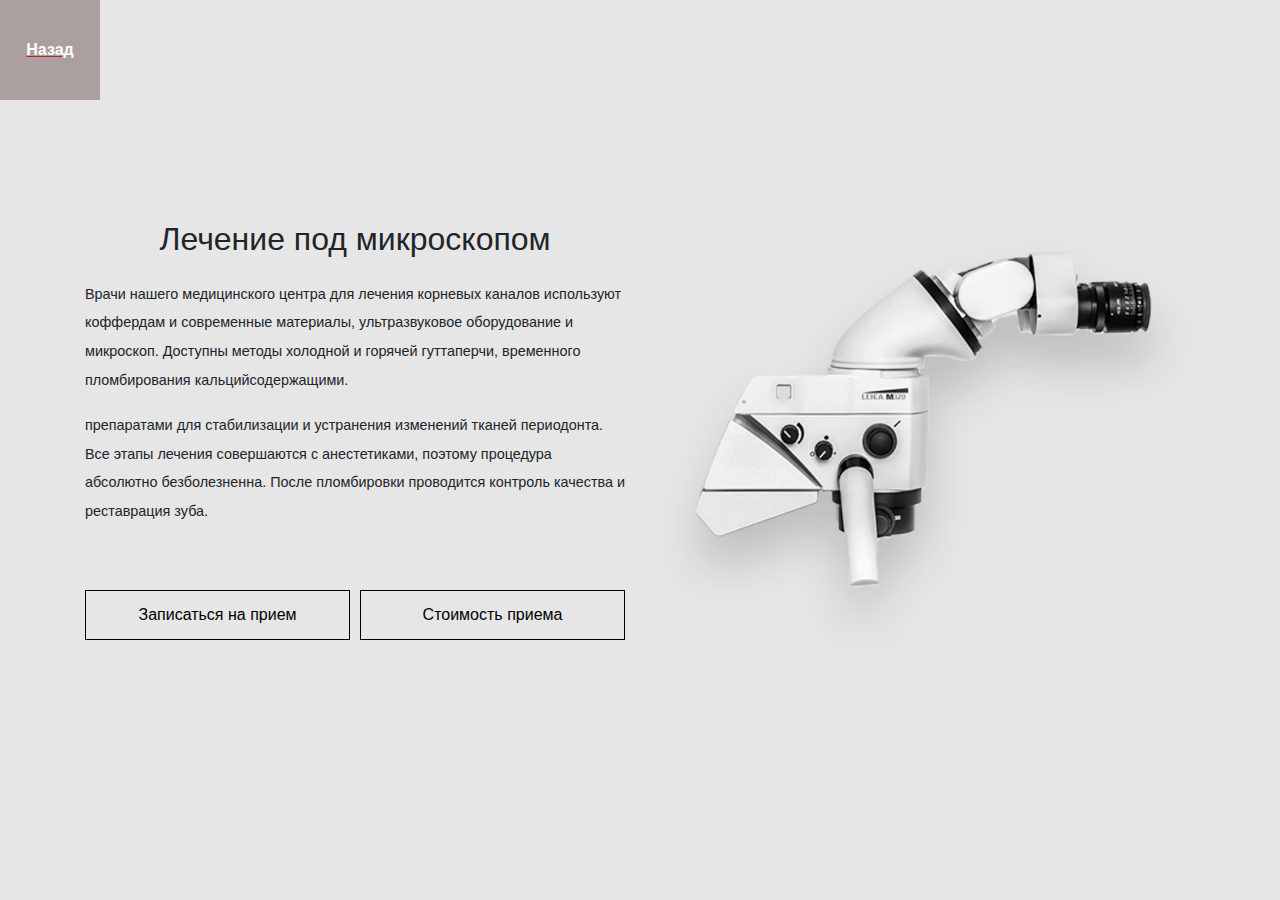
==== details.html @ 5a7a6a2f "upd" ====
<!DOCTYPE html>
<html lang="en">
<head>
  <meta charset="UTF-8">
  <meta name="viewport" content="width=device-width, initial-scale=1.0">
  <meta http-equiv="X-UA-Compatible" content="ie=edge">
  <title>ИнВИТА - Услуги</title>
  <link rel="icon" href="./assets/img/favicon.ico" type="image/x-icon"/>
  <link rel="stylesheet" href="libs/bootstrap/dist/css/bootstrap.min.css">
  <link rel="stylesheet" href="libs/@fortawesome/fontawesome-free/css/all.min.css">
  <link rel="stylesheet" href="assets/css/animate.min.css">
  <link rel="stylesheet" href="assets/css/style.css">


</head>
<body>

<main class="container-fluid">
    <div class="row">
      <a href="index.html">
        <div class="back d-flex align-items-center justify-content-center">Назад</div>
      </a>
    </div>
  
  <div class="container details">
    <div class="row d-flex justify-content-center">
      <div class="col-md-6 col-sm-12 d-flex  flex-column justify-content-center">
        <h1 class="text-center">Лечение под микроскопом</h1>
        <p>
          Врачи нашего медицинского центра для лечения корневых каналов используют коффердам и современные материалы, ультразвуковое
          оборудование и микроскоп. Доступны методы холодной и горячей гуттаперчи, временного пломбирования кальцийсодержащими.
        </p>

        <p>
          препаратами для стабилизации и устранения изменений тканей периодонта. Все этапы лечения совершаются с анестетиками, поэтому
          процедура абсолютно безболезненна. После пломбировки проводится контроль качества и реставрация зуба.
        </p>
        <div class="d-flex flex-column flex-sm-row pt-5">
          <button class="details-btn">Записаться на прием</button>
          <button class="details-btn">Стоимость приема</button>
        </div>
      </div>
      <div class="col-md-6 col-sm-12 d-flex justify-content-center pt-5">
        <img src="./assets/img/microscope-big.png" alt="microscope" class="category__img-big">
      </div>
    </div>
  </div>


</main>


<script src="libs/jquery/dist/jquery.min.js"></script>
<script src="libs/popper.js/dist/umd/popper.min.js"></script>
<script src="libs/bootstrap/dist/js/bootstrap.min.js"></script>
<script src="assets/js/main.js"></script>
<script src="assets/js/wow.js"></script>
<script>

  wow = new WOW( {
            boxClass:     'wow',
            animateClass: 'animated',
            offset:       50,
            live:         true,
          }
  );

  wow.init();

</script>
</body>
</html>
---- assets/css/style.css ----
/*! normalize-scss | MIT/GPLv2 License | bit.ly/normalize-scss */
/* Document
       ========================================================================== */
/**
     * 1. Correct the line height in all browsers.
     * 2. Prevent adjustments of font size after orientation changes in
     *    IE on Windows Phone and in iOS.
     */
html {
  line-height: 1.15;
  /* 1 */
  -ms-text-size-adjust: 100%;
  /* 2 */
  -webkit-text-size-adjust: 100%;
  /* 2 */
}

/* Sections
       ========================================================================== */
/**
     * Remove the margin in all browsers (opinionated).
     */
body {
  margin: 0;
}

/**
     * Add the correct display in IE 9-.
     */
article,
aside,
footer,
header,
nav,
section {
  display: block;
}

/**
     * Correct the font size and margin on `h1` elements within `section` and
     * `article` contexts in Chrome, Firefox, and Safari.
     */
h1 {
  font-size: 2em;
  margin: 0.67em 0;
}

/* Grouping content
       ========================================================================== */
/**
     * Add the correct display in IE 9-.
     */
figcaption,
figure {
  display: block;
}

/**
     * Add the correct margin in IE 8.
     */
figure {
  margin: 1em 40px;
}

/**
     * 1. Add the correct box sizing in Firefox.
     * 2. Show the overflow in Edge and IE.
     */
hr {
  -webkit-box-sizing: content-box;
          box-sizing: content-box;
  /* 1 */
  height: 0;
  /* 1 */
  overflow: visible;
  /* 2 */
}

/**
     * Add the correct display in IE.
     */
main {
  display: block;
}

/**
     * 1. Correct the inheritance and scaling of font size in all browsers.
     * 2. Correct the odd `em` font sizing in all browsers.
     */
pre {
  font-family: monospace, monospace;
  /* 1 */
  font-size: 1em;
  /* 2 */
}

/* Links
       ========================================================================== */
/**
     * 1. Remove the gray background on active links in IE 10.
     * 2. Remove gaps in links underline in iOS 8+ and Safari 8+.
     */
a {
  background-color: transparent;
  /* 1 */
  -webkit-text-decoration-skip: objects;
  /* 2 */
}

/* Text-level semantics
       ========================================================================== */
/**
     * 1. Remove the bottom border in Chrome 57- and Firefox 39-.
     * 2. Add the correct text decoration in Chrome, Edge, IE, Opera, and Safari.
     */
abbr[title] {
  border-bottom: none;
  /* 1 */
  text-decoration: underline;
  /* 2 */
  -webkit-text-decoration: underline dotted;
          text-decoration: underline dotted;
  /* 2 */
}

/**
     * Prevent the duplicate application of `bolder` by the next rule in Safari 6.
     */
b,
strong {
  font-weight: inherit;
}

/**
     * Add the correct font weight in Chrome, Edge, and Safari.
     */
b,
strong {
  font-weight: bolder;
}

/**
     * 1. Correct the inheritance and scaling of font size in all browsers.
     * 2. Correct the odd `em` font sizing in all browsers.
     */
code,
kbd,
samp {
  font-family: monospace, monospace;
  /* 1 */
  font-size: 1em;
  /* 2 */
}

/**
     * Add the correct font style in Android 4.3-.
     */
dfn {
  font-style: italic;
}

/**
     * Add the correct background and color in IE 9-.
     */
mark {
  background-color: #ff0;
  color: #000;
}

/**
     * Add the correct font size in all browsers.
     */
small {
  font-size: 80%;
}

/**
     * Prevent `sub` and `sup` elements from affecting the line height in
     * all browsers.
     */
sub,
sup {
  font-size: 75%;
  line-height: 0;
  position: relative;
  vertical-align: baseline;
}

sub {
  bottom: -0.25em;
}

sup {
  top: -0.5em;
}

/* Embedded content
       ========================================================================== */
/**
     * Add the correct display in IE 9-.
     */
audio,
video {
  display: inline-block;
}

/**
     * Add the correct display in iOS 4-7.
     */
audio:not([controls]) {
  display: none;
  height: 0;
}

/**
     * Remove the border on images inside links in IE 10-.
     */
img {
  border-style: none;
}

/**
     * Hide the overflow in IE.
     */
svg:not(:root) {
  overflow: hidden;
}

/* Forms
       ========================================================================== */
/**
     * 1. Change the font styles in all browsers (opinionated).
     * 2. Remove the margin in Firefox and Safari.
     */
button,
input,
optgroup,
select,
textarea {
  font-family: sans-serif;
  /* 1 */
  font-size: 100%;
  /* 1 */
  line-height: 1.15;
  /* 1 */
  margin: 0;
  /* 2 */
}

/**
     * Show the overflow in IE.
     */
button {
  overflow: visible;
}

/**
     * Remove the inheritance of text transform in Edge, Firefox, and IE.
     * 1. Remove the inheritance of text transform in Firefox.
     */
button,
select {
  /* 1 */
  text-transform: none;
}

/**
     * 1. Prevent a WebKit bug where (2) destroys native `audio` and `video`
     *    controls in Android 4.
     * 2. Correct the inability to style clickable types in iOS and Safari.
     */
button,
html [type="button"],
[type="reset"],
[type="submit"] {
  -webkit-appearance: button;
  /* 2 */
}

button,
[type="button"],
[type="reset"],
[type="submit"] {
  /**
       * Remove the inner border and padding in Firefox.
       */
  /**
       * Restore the focus styles unset by the previous rule.
       */
}

button::-moz-focus-inner,
[type="button"]::-moz-focus-inner,
[type="reset"]::-moz-focus-inner,
[type="submit"]::-moz-focus-inner {
  border-style: none;
  padding: 0;
}

button:-moz-focusring,
[type="button"]:-moz-focusring,
[type="reset"]:-moz-focusring,
[type="submit"]:-moz-focusring {
  outline: 1px dotted ButtonText;
}

/**
     * Show the overflow in Edge.
     */
input {
  overflow: visible;
}

/**
     * 1. Add the correct box sizing in IE 10-.
     * 2. Remove the padding in IE 10-.
     */
[type="checkbox"],
[type="radio"] {
  -webkit-box-sizing: border-box;
          box-sizing: border-box;
  /* 1 */
  padding: 0;
  /* 2 */
}

/**
     * Correct the cursor style of increment and decrement buttons in Chrome.
     */
[type="number"]::-webkit-inner-spin-button,
[type="number"]::-webkit-outer-spin-button {
  height: auto;
}

/**
     * 1. Correct the odd appearance in Chrome and Safari.
     * 2. Correct the outline style in Safari.
     */
[type="search"] {
  -webkit-appearance: textfield;
  /* 1 */
  outline-offset: -2px;
  /* 2 */
  /**
       * Remove the inner padding and cancel buttons in Chrome and Safari on macOS.
       */
}

[type="search"]::-webkit-search-cancel-button, [type="search"]::-webkit-search-decoration {
  -webkit-appearance: none;
}

/**
     * 1. Correct the inability to style clickable types in iOS and Safari.
     * 2. Change font properties to `inherit` in Safari.
     */
::-webkit-file-upload-button {
  -webkit-appearance: button;
  /* 1 */
  font: inherit;
  /* 2 */
}

/**
     * Correct the padding in Firefox.
     */
fieldset {
  padding: 0.35em 0.75em 0.625em;
}

/**
     * 1. Correct the text wrapping in Edge and IE.
     * 2. Correct the color inheritance from `fieldset` elements in IE.
     * 3. Remove the padding so developers are not caught out when they zero out
     *    `fieldset` elements in all browsers.
     */
legend {
  -webkit-box-sizing: border-box;
          box-sizing: border-box;
  /* 1 */
  display: table;
  /* 1 */
  max-width: 100%;
  /* 1 */
  padding: 0;
  /* 3 */
  color: inherit;
  /* 2 */
  white-space: normal;
  /* 1 */
}

/**
     * 1. Add the correct display in IE 9-.
     * 2. Add the correct vertical alignment in Chrome, Firefox, and Opera.
     */
progress {
  display: inline-block;
  /* 1 */
  vertical-align: baseline;
  /* 2 */
}

/**
     * Remove the default vertical scrollbar in IE.
     */
textarea {
  overflow: auto;
}

/* Interactive
       ========================================================================== */
/*
     * Add the correct display in Edge, IE, and Firefox.
     */
details {
  display: block;
}

/*
     * Add the correct display in all browsers.
     */
summary {
  display: list-item;
}

/*
     * Add the correct display in IE 9-.
     */
menu {
  display: block;
}

/* Scripting
       ========================================================================== */
/**
     * Add the correct display in IE 9-.
     */
canvas {
  display: inline-block;
}

/**
     * Add the correct display in IE.
     */
template {
  display: none;
}

/* Hidden
       ========================================================================== */
/**
     * Add the correct display in IE 10-.
     */
[hidden] {
  display: none;
}

.navbar-light .navbar-toggler {
  padding: 10px;
  border-color: rgba(0, 0, 0, 0.2);
}

.navbar-light .navbar-nav .nav-link {
  color: rgba(0, 0, 0, 0.8);
  -webkit-transition: all 0.2s ease-in-out;
  -o-transition: all 0.2s ease-in-out;
  transition: all 0.2s ease-in-out;
}

.navbar-light .navbar-nav .nav-link:hover, .navbar-light .navbar-nav .nav-link:active {
  color: #bd2222;
  font-weight: 700;
}

.navbar-brand {
  margin-right: 0;
}

body {
  font-family: "Book Antiqua", sans-serif;
  background-color: #e6e6e6;
  word-wrap: break-word;
}

a {
  color: rgba(0, 0, 0, 0.8);
  -webkit-transition: all 0.2s ease-in-out;
  -o-transition: all 0.2s ease-in-out;
  transition: all 0.2s ease-in-out;
}

a:hover, a:active {
  color: #bd2222;
  font-weight: 700;
}

h2 {
  font-size: 2em;
  letter-spacing: 0.05em;
}

p {
  font-size: 0.9em;
  line-height: 2em;
}

.background-light-grey {
  background-color: #dddddd;
}

.background-grey {
  background-color: #cacaca;
}

.background-primary {
  background-color: #e6e6e6;
}

header {
  z-index: 99;
  background-color: #e6e6e6;
}

.vertical-nav {
  left: 0;
  padding-top: 30px;
}

.nav-link__language-active {
  text-decoration: underline;
}

.animated-icon {
  width: 30px;
  height: 20px;
  position: relative;
  margin: 0px;
  -webkit-transform: rotate(0deg);
  -ms-transform: rotate(0deg);
      transform: rotate(0deg);
  -webkit-transition: .5s ease-in-out;
  -o-transition: .5s ease-in-out;
  transition: .5s ease-in-out;
  cursor: pointer;
}

.animated-icon span {
  display: block;
  position: absolute;
  height: 3px;
  width: 100%;
  border-radius: 9px;
  opacity: 1;
  left: 0;
  -webkit-transform: rotate(0deg);
  -ms-transform: rotate(0deg);
      transform: rotate(0deg);
  -webkit-transition: .25s ease-in-out;
  -o-transition: .25s ease-in-out;
  transition: .25s ease-in-out;
}

.animated-icon span {
  background: rgba(0, 0, 0, 0.3);
}

.animated-icon span:nth-child(1) {
  top: 0px;
}

.animated-icon span:nth-child(2), .animated-icon span:nth-child(3) {
  top: 10px;
}

.animated-icon span:nth-child(3) {
  background: transparent;
}

.animated-icon span:nth-child(4) {
  top: 20px;
}

.animated-icon.open span:nth-child(1) {
  top: 11px;
  width: 0%;
  left: 50%;
}

.animated-icon.open span:nth-child(2) {
  -webkit-transform: rotate(45deg);
  -ms-transform: rotate(45deg);
      transform: rotate(45deg);
}

.animated-icon.open span:nth-child(3) {
  -webkit-transform: rotate(-45deg);
  -ms-transform: rotate(-45deg);
      transform: rotate(-45deg);
  background: rgba(0, 0, 0, 0.3);
}

.animated-icon.open span:nth-child(4) {
  top: 11px;
  width: 0%;
  left: 50%;
}

.category--big {
  min-height: 50vh;
}

.category__img {
  max-width: 100%;
  height: 100%;
  padding: 5vh;
  -o-object-fit: contain;
     object-fit: contain;
}

.category__img-big {
  max-width: 100%;
  height: 100%;
  -o-object-fit: contain;
     object-fit: contain;
}

.category__title, .category__description {
  padding: 40px;
}

.category__btn {
  background-color: transparent;
  border: 1px solid #bd2222;
  padding: 14px 40px 10px;
  margin-top: 10px;
  position: relative;
  color: #bd2222;
  -webkit-transition: all 0.3s ease-in-out;
  -o-transition: all 0.3s ease-in-out;
  transition: all 0.3s ease-in-out;
}

.category__btn::before {
  content: '';
  background: transparent;
  border: 1px solid #bd2222;
  margin-left: 10px;
  position: absolute;
  width: 100%;
  height: 100%;
  top: 8px;
  left: 0;
  z-index: 10;
  -webkit-transition: all 0.3s ease-in-out;
  -o-transition: all 0.3s ease-in-out;
  transition: all 0.3s ease-in-out;
}

.category__btn:hover {
  padding: 12px 40px 12px;
}

.category__btn:hover::before {
  -webkit-transform: translate(-10px, -8px);
      -ms-transform: translate(-10px, -8px);
          transform: translate(-10px, -8px);
  border: 1px solid rgba(189, 34, 34, 0.1);
}

.back {
  width: 100px;
  height: 100px;
  background-color: #ab9f9f;
  color: #ffffff;
}

.details {
  padding-top: 7vw;
}

.details-btn {
  border: 1px solid #000000;
  padding: 15px 20px;
  width: 100%;
  background-color: transparent;
  -webkit-transition: all 0.4s ease-in-out;
  -o-transition: all 0.4s ease-in-out;
  transition: all 0.4s ease-in-out;
  margin-bottom: 10px;
}

.details-btn:first-of-type {
  margin-right: 10px;
}

.details-btn:hover, .details-btn:active {
  background-color: #ab9f9f;
  color: #ffffff;
  border-color: rgba(189, 34, 34, 0.5);
}

@media (min-width: 768px) and (max-width: 992px) {
  .details-btn {
    font-size: 0.9em;
    padding: 15px 5px;
  }
}

@media (min-width: 992px) {
  header {
    height: 100vh;
  }
  .navbar {
    height: 100%;
    padding: 50px 0;
  }
  .mini p {
    color: transparent;
    position: relative;
    left: -50%;
    -webkit-transition: left 0.3s ease-in-out;
    -o-transition: left 0.3s ease-in-out;
    transition: left 0.3s ease-in-out;
    z-index: -100;
  }
  .mini img {
    -webkit-transition: all 0.3s ease-in-out;
    -o-transition: all 0.3s ease-in-out;
    transition: all 0.3s ease-in-out;
  }
  .mini:hover img {
    -webkit-transform: scale(1.1);
        -ms-transform: scale(1.1);
            transform: scale(1.1);
  }
  .mini:hover p {
    color: #000000;
    left: 0px;
    z-index: 100;
  }
  .mini:hover .category__description {
    background-color: #dddddd;
  }
  .mini:hover .bg-desc-light {
    background-color: #e6e6e6;
  }
  .category-small {
    min-height: 23vw;
  }
}

@media (max-width: 1200px) {
  p {
    line-height: 1.5em;
  }
  .category__title, .category__description {
    padding: 20px;
  }
}

@media (max-width: 992px) {
  h2 {
    font-size: 1.75em;
  }
  .category__description {
    padding: 0 40px;
  }
  .mini p {
    display: none;
  }
}
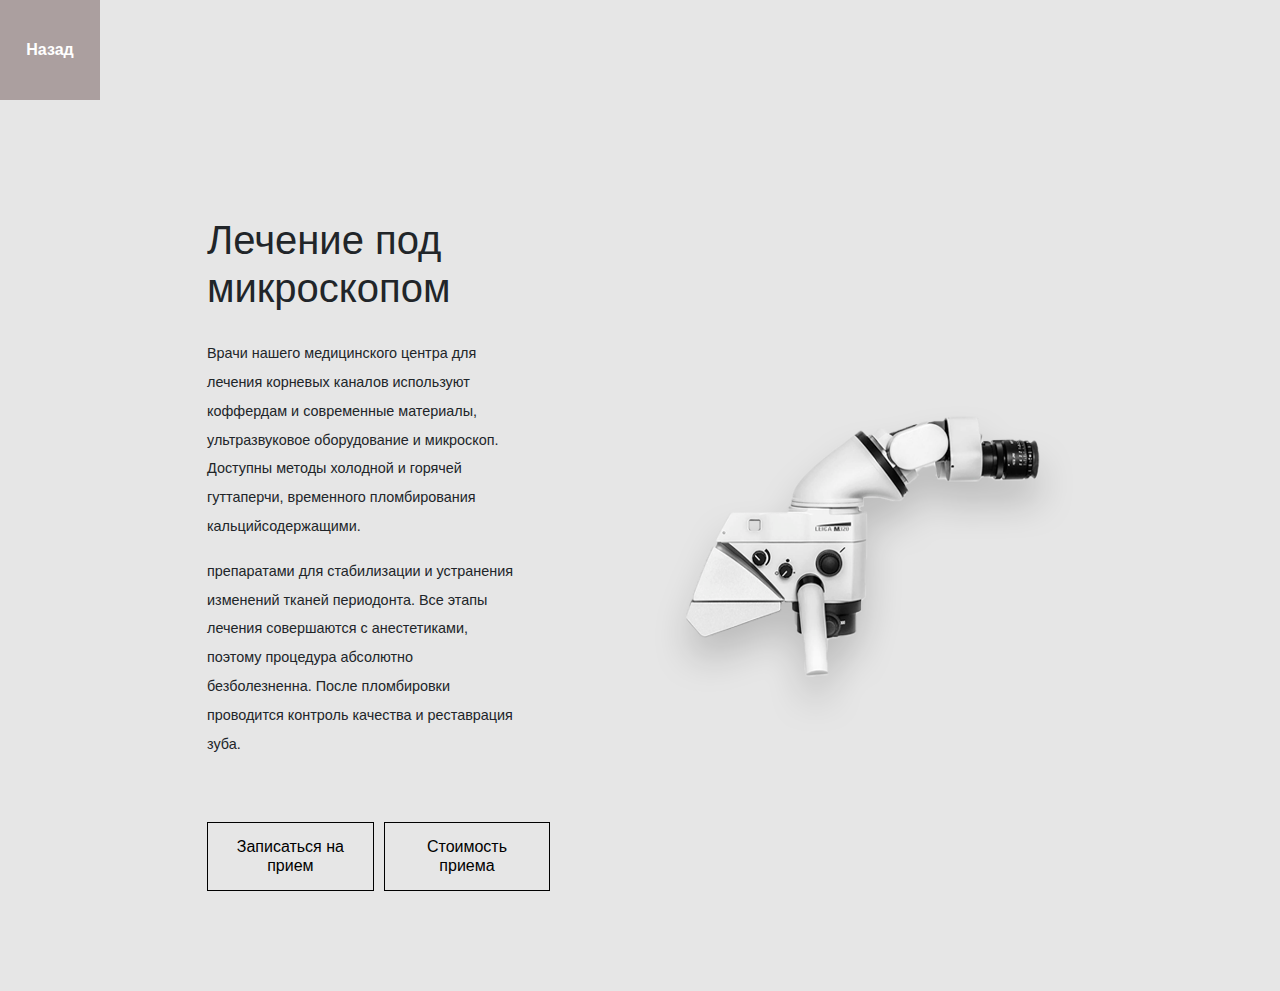
==== commit 2b6525f4: "upd" ====
--- a/details.html
+++ b/details.html
@@ -17,30 +17,30 @@
 
 <main class="container-fluid">
     <div class="row">
-      <a href="index.html">
+      <a href="index.html" class="back-link">
         <div class="back d-flex align-items-center justify-content-center">Назад</div>
       </a>
     </div>
   
-  <div class="container details">
-    <div class="row d-flex justify-content-center">
-      <div class="col-md-6 col-sm-12 d-flex  flex-column justify-content-center">
-        <h1 class="text-center">Лечение под микроскопом</h1>
-        <p>
+  <div class="container-fluid details">
+    <div class="row d-flex justify-content-between">
+      <div class="col-xl-5 col-lg-6 col-sm-12 d-flex flex-column justify-content-center">
+        <h1>Лечение под микроскопом</h1>
+        <p class="details__description">
           Врачи нашего медицинского центра для лечения корневых каналов используют коффердам и современные материалы, ультразвуковое
           оборудование и микроскоп. Доступны методы холодной и горячей гуттаперчи, временного пломбирования кальцийсодержащими.
         </p>
 
-        <p>
+        <p class="details__description">
           препаратами для стабилизации и устранения изменений тканей периодонта. Все этапы лечения совершаются с анестетиками, поэтому
           процедура абсолютно безболезненна. После пломбировки проводится контроль качества и реставрация зуба.
         </p>
         <div class="d-flex flex-column flex-sm-row pt-5">
-          <button class="details-btn">Записаться на прием</button>
-          <button class="details-btn">Стоимость приема</button>
+          <button class="details__btn">Записаться на прием</button>
+          <button class="details__btn">Стоимость приема</button>
         </div>
       </div>
-      <div class="col-md-6 col-sm-12 d-flex justify-content-center pt-5">
+      <div class="col-xl-6 col-lg-6 col-sm-12 d-flex justify-content-end pt-5">
         <img src="./assets/img/microscope-big.png" alt="microscope" class="category__img-big">
       </div>
     </div>
--- a/assets/css/style.css
+++ b/assets/css/style.css
@@ -493,6 +493,10 @@
 a:hover, a:active {
   color: #bd2222;
   font-weight: 700;
+}
+
+h1 {
+  font-size: 2.5em;
 }
 
 h2 {
@@ -675,11 +679,24 @@
   color: #ffffff;
 }
 
+.back-link:hover, .back-link:active {
+  text-decoration: none;
+  color: #bd2222;
+}
+
 .details {
-  padding-top: 7vw;
-}
-
-.details-btn {
+  padding: 7vw 15vw;
+}
+
+.details__title {
+  padding-bottom: 2vw;
+}
+
+.details__description {
+  padding-right: 2.25vw;
+}
+
+.details__btn {
   border: 1px solid #000000;
   padding: 15px 20px;
   width: 100%;
@@ -690,18 +707,18 @@
   margin-bottom: 10px;
 }
 
-.details-btn:first-of-type {
+.details__btn:first-of-type {
   margin-right: 10px;
 }
 
-.details-btn:hover, .details-btn:active {
+.details__btn:hover, .details__btn:active {
   background-color: #ab9f9f;
   color: #ffffff;
   border-color: rgba(189, 34, 34, 0.5);
 }
 
 @media (min-width: 768px) and (max-width: 992px) {
-  .details-btn {
+  .details__btn {
     font-size: 0.9em;
     padding: 15px 5px;
   }
@@ -751,6 +768,9 @@
 }
 
 @media (max-width: 1200px) {
+  h1 {
+    font-size: 2.5em;
+  }
   p {
     line-height: 1.5em;
   }
@@ -760,6 +780,9 @@
 }
 
 @media (max-width: 992px) {
+  h1 {
+    font-size: 2.25em;
+  }
   h2 {
     font-size: 1.75em;
   }
@@ -770,3 +793,27 @@
     display: none;
   }
 }
+
+@media (max-width: 768px) {
+  .details {
+    padding: 5vw;
+  }
+}
+
+@media (max-width: 568px) {
+  h1 {
+    font-size: 2em;
+  }
+  h2 {
+    font-size: 1.5em;
+  }
+}
+
+@media (max-width: 468px) {
+  h1 {
+    font-size: 1.75em;
+  }
+  h2 {
+    font-size: 1.4em;
+  }
+}
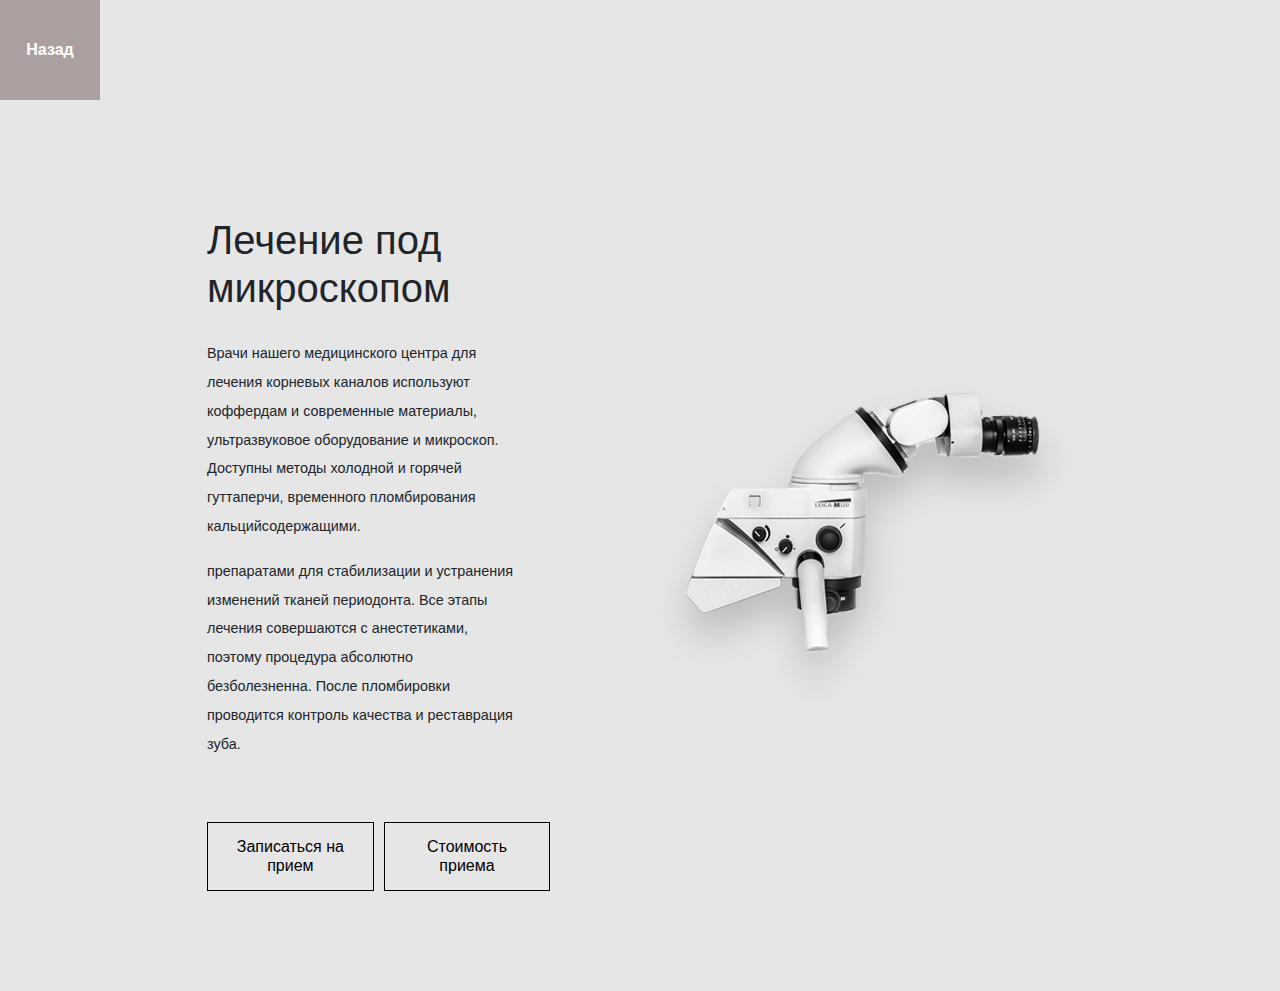
==== commit 9483cc63: "upd" ====
--- a/details.html
+++ b/details.html
@@ -24,7 +24,7 @@
   
   <div class="container-fluid details">
     <div class="row d-flex justify-content-between">
-      <div class="col-xl-5 col-lg-6 col-sm-12 d-flex flex-column justify-content-center">
+      <div class="col-xl-5 col-lg-6 col-sm-12 order-2 order-lg-1 d-flex flex-column justify-content-center">
         <h1>Лечение под микроскопом</h1>
         <p class="details__description">
           Врачи нашего медицинского центра для лечения корневых каналов используют коффердам и современные материалы, ультразвуковое
@@ -40,7 +40,7 @@
           <button class="details__btn">Стоимость приема</button>
         </div>
       </div>
-      <div class="col-xl-6 col-lg-6 col-sm-12 d-flex justify-content-end pt-5">
+      <div class="col-xl-6 col-lg-6 col-sm-12 order-1 order-lg-2 d-flex justify-content-end">
         <img src="./assets/img/microscope-big.png" alt="microscope" class="category__img-big">
       </div>
     </div>
--- a/assets/css/style.css
+++ b/assets/css/style.css
@@ -688,12 +688,23 @@
   padding: 7vw 15vw;
 }
 
+.details__wrapper {
+  padding: 7vw 0;
+}
+
 .details__title {
   padding-bottom: 2vw;
+  font-weight: 700;
 }
 
 .details__description {
   padding-right: 2.25vw;
+}
+
+.details__price {
+  padding: 20px 0;
+  font-size: 1.2em;
+  font-weight: 800;
 }
 
 .details__btn {
@@ -795,8 +806,17 @@
 }
 
 @media (max-width: 768px) {
+  .details__price {
+    padding: 5vw;
+  }
   .details {
     padding: 5vw;
+  }
+}
+
+@media (max-width: 576px) {
+  .details {
+    padding: 2vw;
   }
 }
 
